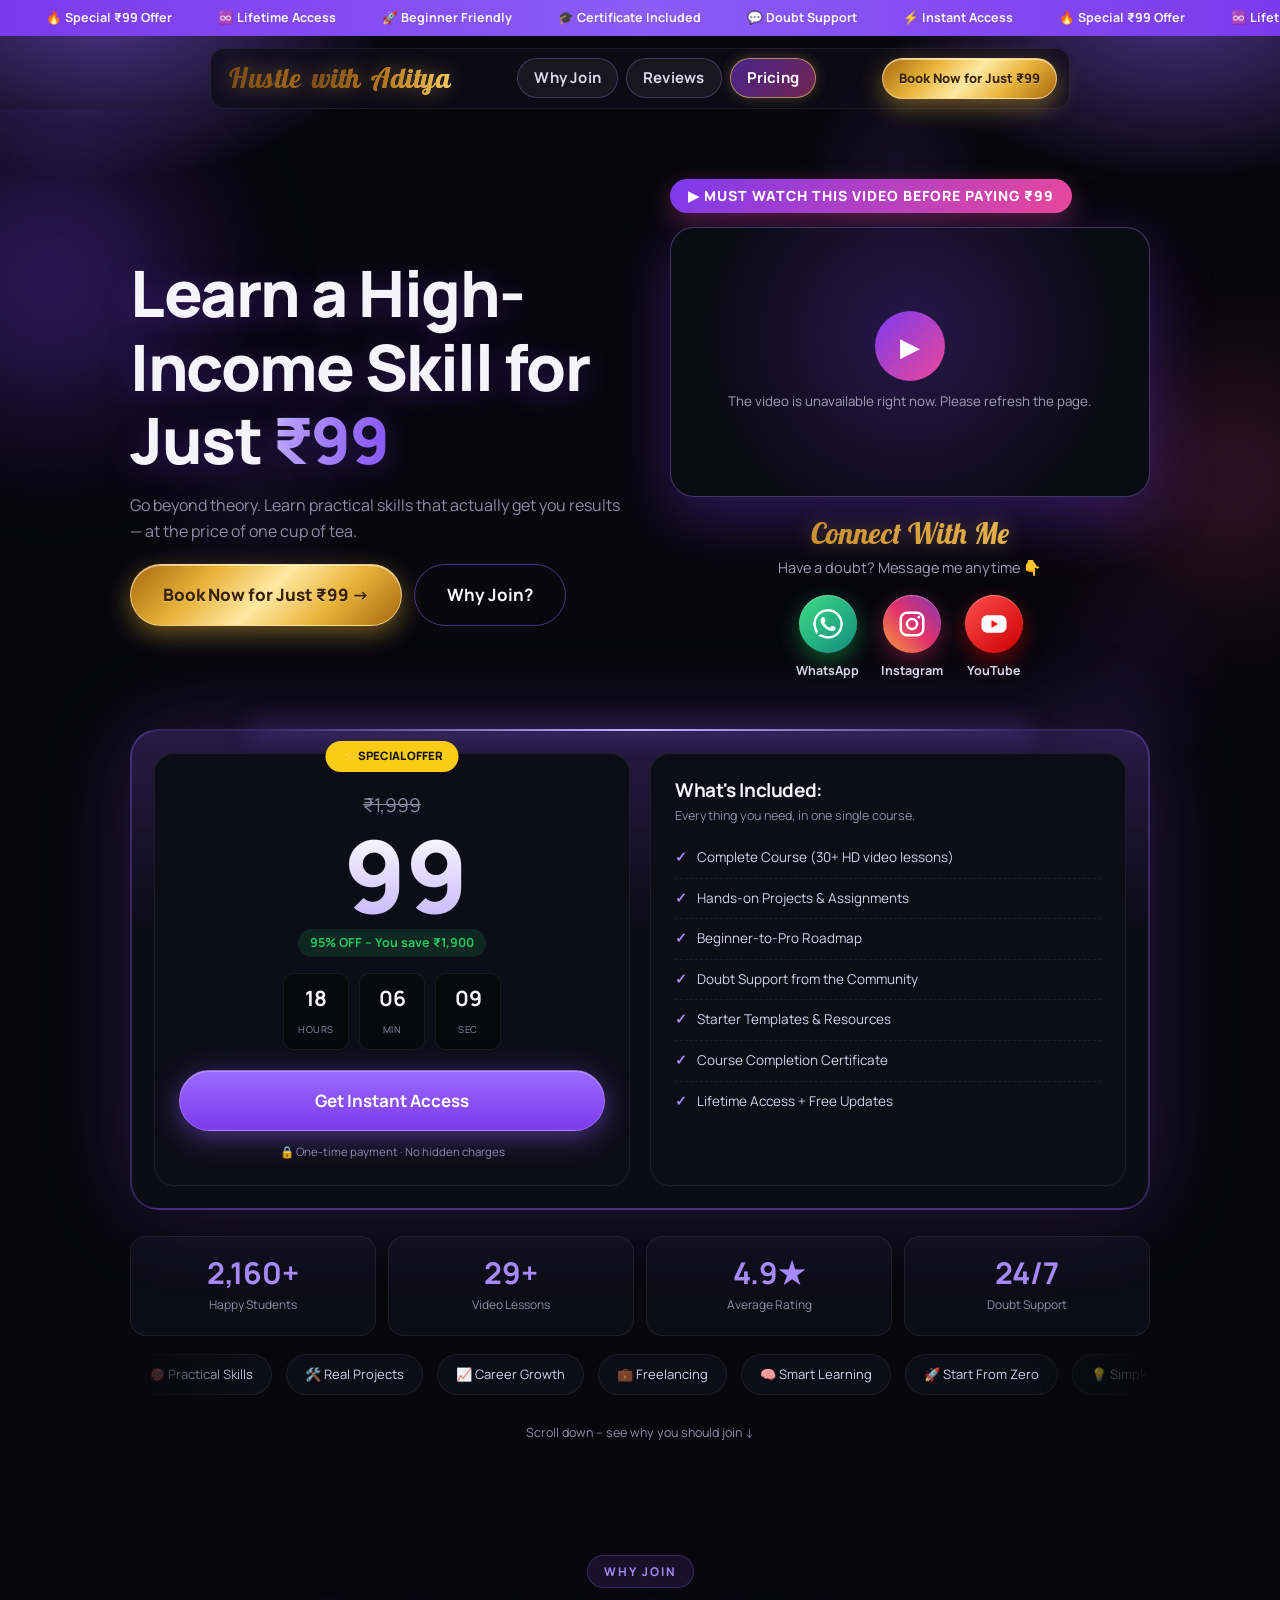
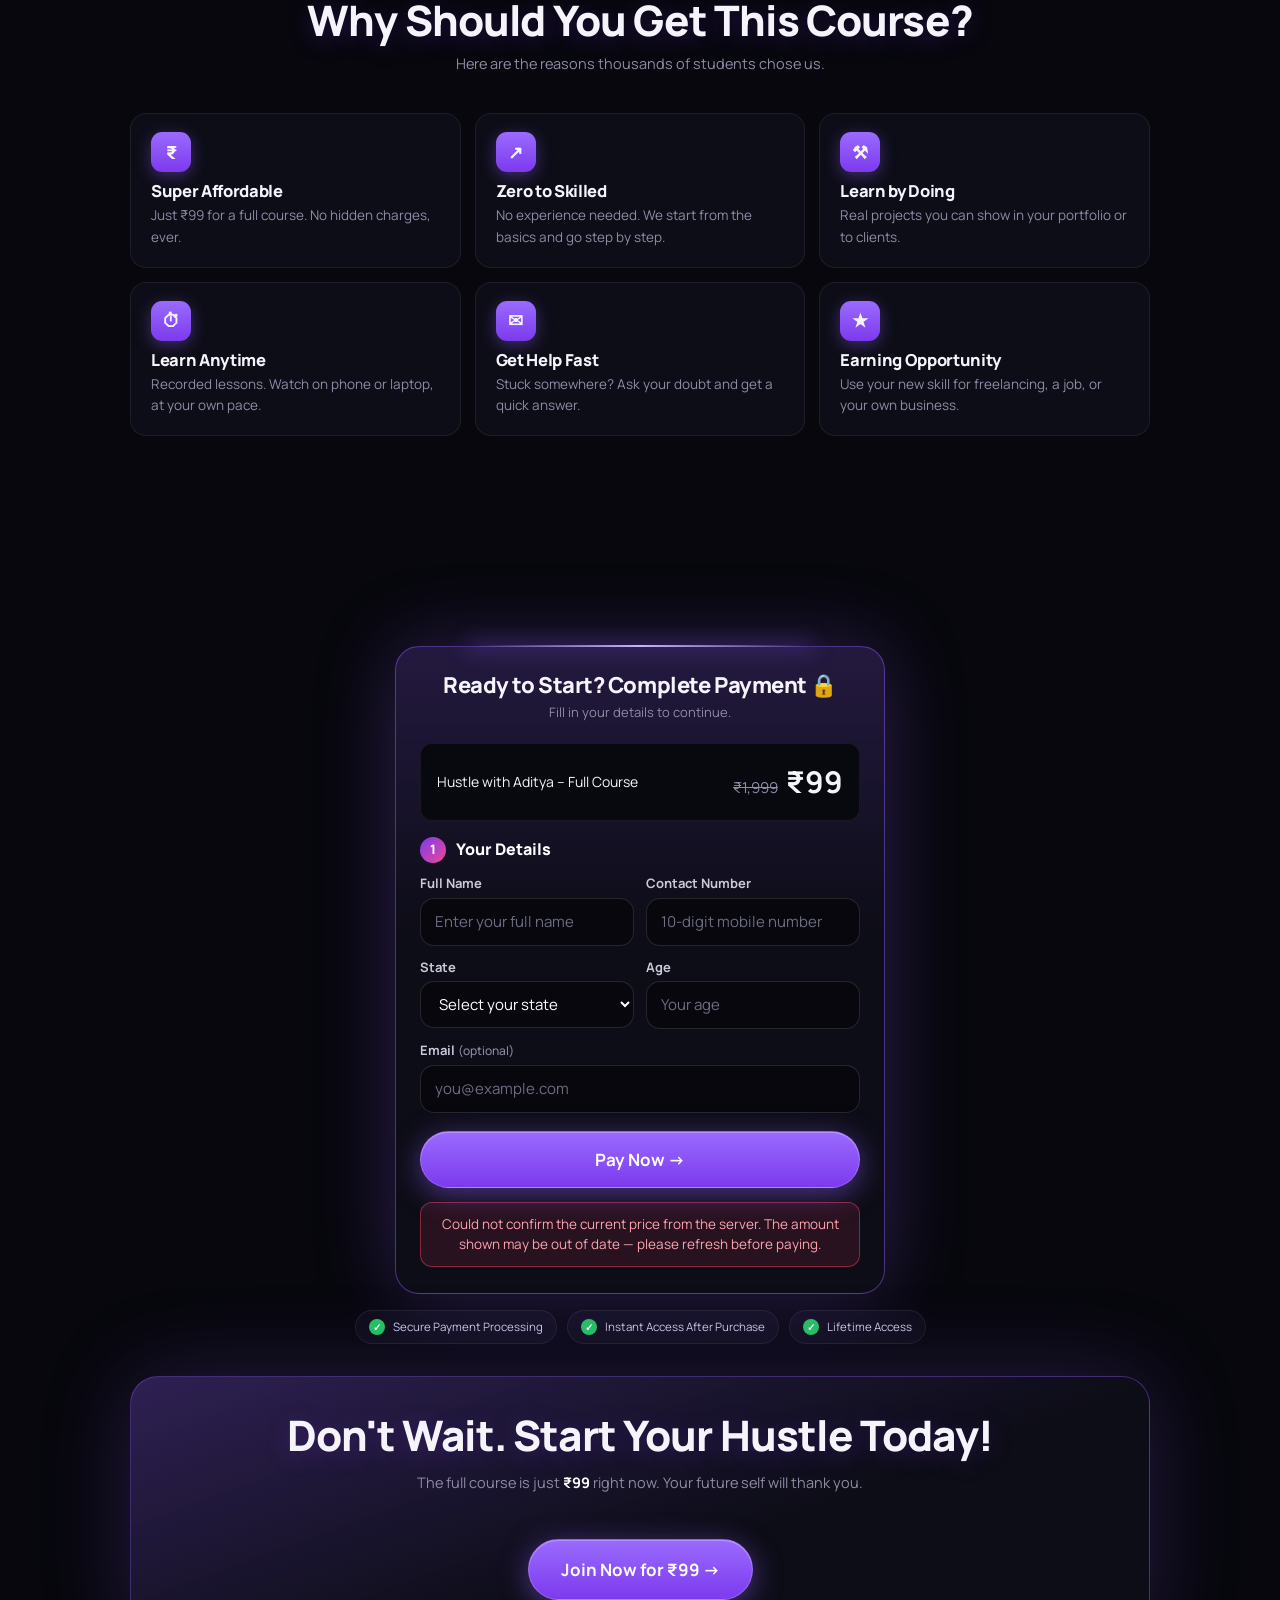
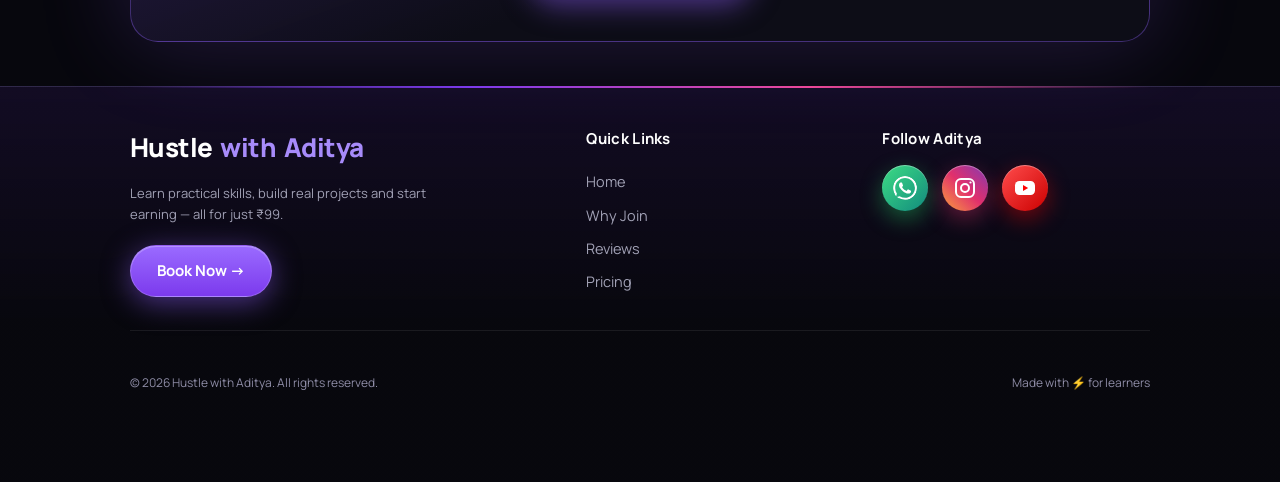
==== thank-you.html @ 0414424e "frontend first commit" ====
<!DOCTYPE html>
<html lang="en">
<head>
<meta charset="UTF-8">
<meta name="viewport" content="width=device-width, initial-scale=1">
<meta name="robots" content="noindex, nofollow">
<title>Thank You – Hustle with Aditya</title>
<link href="https://fonts.googleapis.com/css2?family=Manrope:wght@400;500;600;700;800&display=swap" rel="stylesheet">
<link href="https://fonts.googleapis.com/css2?family=Lobster&display=swap" rel="stylesheet">
<link rel="icon" href="data:image/svg+xml,%3Csvg xmlns=%27http://www.w3.org/2000/svg%27 viewBox=%270 0 100 100%27%3E%3Ctext y=%27.9em%27 font-size=%2790%27%3E⚡%3C/text%3E%3C/svg%3E">
<link rel="stylesheet" href="css/main.css">
<link rel="stylesheet" href="css/custom.css">
</head>
<body class="ty-body">

<header id="header">
  <div class="nav">
    <a href="index.html" class="logo">Hustle <span>with Aditya</span></a>
  </div>
</header>

<main class="ty-main">
  <div class="blob a"></div><div class="blob b"></div>
  <div class="wrap">
    <div class="final ty-card" id="tyCard" hidden>
      <div class="ty-check" aria-hidden="true">
        <svg viewBox="0 0 24 24" fill="none" stroke="#fff" stroke-width="3" stroke-linecap="round" stroke-linejoin="round"><path d="M5 12.5l4.5 4.5L19 7.5"/></svg>
      </div>
      <h1 class="ty-title">Thank You!</h1>
      <p class="ty-sub">Your payment was received successfully.</p>
      <p class="ty-big">Our team will connect you within <b>24 hrs</b></p>

      <div class="ty-ss">
        <p>Please send your <b>payment screenshot</b> on WhatsApp so we can confirm faster.</p>
        <a class="soc wa ty-wa" id="tyWa" href="https://wa.me/917052866594?text=Hi%20Aditya%2C%20I%20have%20completed%20my%20payment.%20Sending%20the%20screenshot." target="_blank" rel="noopener noreferrer" aria-label="Send screenshot on WhatsApp">
          <svg viewBox="0 0 24 24" aria-hidden="true"><path fill="#fff" d="M17.472 14.382c-.297-.149-1.758-.867-2.03-.967-.273-.099-.471-.148-.67.15-.197.297-.767.966-.94 1.164-.173.199-.347.223-.644.075-.297-.15-1.255-.463-2.39-1.475-.883-.788-1.48-1.761-1.653-2.059-.173-.297-.018-.458.13-.606.134-.133.298-.347.446-.52.149-.174.198-.298.298-.497.099-.198.05-.371-.025-.52-.075-.149-.669-1.612-.916-2.207-.242-.579-.487-.5-.669-.51-.173-.008-.371-.01-.57-.01-.198 0-.52.074-.792.372-.272.297-1.04 1.016-1.04 2.479 0 1.462 1.065 2.875 1.213 3.074.149.198 2.096 3.2 5.077 4.487.709.306 1.262.489 1.694.625.712.227 1.36.195 1.871.118.571-.085 1.758-.719 2.006-1.413.248-.694.248-1.289.173-1.413-.074-.124-.272-.198-.57-.347m-5.421 7.403h-.004a9.87 9.87 0 01-5.031-1.378l-.361-.214-3.741.982.998-3.648-.235-.374a9.86 9.86 0 01-1.51-5.26c.001-5.45 4.436-9.884 9.888-9.884 2.64 0 5.122 1.03 6.988 2.898a9.825 9.825 0 012.893 6.994c-.003 5.45-4.437 9.884-9.885 9.884m8.413-18.297A11.815 11.815 0 0012.05 0C5.495 0 .16 5.335.157 11.892c0 2.096.547 4.142 1.588 5.945L.057 24l6.305-1.654a11.882 11.882 0 005.683 1.448h.005c6.554 0 11.89-5.335 11.893-11.893a11.821 11.821 0 00-3.48-8.413Z"/></svg>
          <span>Send Screenshot on WhatsApp</span>
        </a>
      </div>

      <a href="index.html" class="ty-back">← Back to home</a>
    </div>
  </div>
</main>

<script src="js/config.js"></script>
<script src="js/thank-you.js"></script>
</body>
</html>
---- css/main.css ----
/* ===== MAIN STYLESHEET – imports every part (order matters, responsive last) ===== */
@import url('base/variables.css');
@import url('base/base.css');
@import url('components/components.css');
@import url('layout/navbar.css');
@import url('sections/hero.css');
@import url('sections/why.css');
@import url('sections/curriculum.css');
@import url('sections/bonus.css');
@import url('sections/instructor.css');
@import url('sections/feedback.css');
@import url('sections/reviews.css');
@import url('sections/payment.css');
@import url('sections/faq.css');
@import url('layout/footer.css');
@import url('layout/responsive.css');
---- css/custom.css ----
/* =========================================================
   custom.css  (loaded AFTER main.css so it overrides it)
   1) Capsule (pill) buttons   2) Hero video layout
   ========================================================= */

/* ---------- 1. CAPSULE BUTTONS ---------- */
.btn,
a.btn,
button.btn {
  border-radius: 999px !important;
}
.btn.ghost { border-radius: 999px !important; }

/* glow/dark box around the main CTA row also becomes capsule */
.cta-row { border-radius: 999px; }

/* ---------- 2. HERO: TEXT LEFT + VIDEO RIGHT ---------- */
.hero-split {
  display: grid;
  grid-template-columns: 1.05fr 1fr;
  gap: 48px;
  align-items: center;
  text-align: left;
  margin-bottom: 56px;
}
.hero-copy { text-align: left; }
.hero-copy h1 { text-align: left; margin-left: 0; }
.hero-copy .lead { text-align: left; margin-left: 0; margin-right: 0; }
.hero-copy .cta-row { justify-content: flex-start; }
.hero-copy .chips { justify-content: flex-start; }

.hero-video { width: 100%; }
.video-box {
  position: relative;
  width: 100%;
  aspect-ratio: 16 / 9;
  border-radius: 24px;
  overflow: hidden;
  background: #0b0b14;
  border: 1px solid rgba(167, 139, 250, .35);
  box-shadow: 0 20px 60px rgba(124, 58, 237, .35);
}
.video-box video,
.video-box iframe {
  position: absolute; inset: 0;
  width: 100%; height: 100%;
  border: 0; object-fit: cover;
  z-index: 2;
  background: #0b0b14;
}
/* placeholder shown behind the video until a video file is added */
.video-ph {
  position: absolute; inset: 0; z-index: 1;
  display: flex; flex-direction: column;
  align-items: center; justify-content: center; gap: 10px;
  color: #a1a1b5;
  background: radial-gradient(circle at 50% 40%, rgba(124,58,237,.25), transparent 70%);
}
.video-ph .play {
  width: 70px; height: 70px; border-radius: 50%;
  display: grid; place-items: center; font-size: 26px; color: #fff;
  background: linear-gradient(135deg, #7c3aed, #ec4899);
}

/* ---------- tablet / mobile: video goes below the text ---------- */
@media (max-width: 900px) {
  .hero-split { grid-template-columns: 1fr; gap: 32px; text-align: center; }
  .hero-copy,
  .hero-copy h1,
  .hero-copy .lead { text-align: center; margin-left: auto; margin-right: auto; }
  .hero-copy .cta-row,
  .hero-copy .chips { justify-content: center; }
}

/* ---------- 3. FOOTER ---------- */
footer.site-footer {
  position: relative;
  margin-top: 40px;
  padding: 56px 0 90px;           /* extra bottom space so sticky bar never covers text */
  text-align: left;
  background: linear-gradient(180deg, rgba(124,58,237,.10), rgba(8,8,14,.95) 60%);
  border-top: 1px solid rgba(167,139,250,.25);
}
footer.site-footer::before {       /* glowing gradient line on top */
  content: ""; position: absolute; top: -1px; left: 10%; right: 10%; height: 2px;
  background: linear-gradient(90deg, transparent, #7c3aed, #ec4899, transparent);
  filter: blur(.5px);
}
.sf-top {
  display: grid;
  grid-template-columns: 1.6fr 1fr 1fr;
  gap: 40px;
  padding-bottom: 36px;
  border-bottom: 1px solid rgba(255,255,255,.08);
}
.sf-brand p { color: #a1a1b5; max-width: 340px; margin: 14px 0 20px; line-height: 1.6; }
.sf-col h4 { color: #fff; font-size: 15px; margin: 0 0 14px; letter-spacing: .3px; }
.sf-col a {
  display: block; color: #a1a1b5; text-decoration: none;
  padding: 5px 0; font-size: 14.5px; transition: color .2s, transform .2s;
}
.sf-col a:hover { color: #c4b5fd; transform: translateX(4px); }
.sf-bottom {
  display: flex; justify-content: space-between; gap: 12px; flex-wrap: wrap;
  padding-top: 22px; color: #7c7c92;
}
@media (max-width: 800px) {
  .sf-top { grid-template-columns: 1fr 1fr; }
  .sf-brand { grid-column: 1 / -1; }
}
@media (max-width: 480px) {
  .sf-top { grid-template-columns: 1fr; }
  .sf-bottom { justify-content: center; text-align: center; }
}

/* ---------- 4. "MUST WATCH" LABEL ---------- */
.must-watch {
  display: inline-block;
  margin-bottom: 14px;
  padding: 8px 18px;
  border-radius: 999px;
  font-weight: 800; font-size: 14px; letter-spacing: 1px; text-transform: uppercase;
  color: #fff;
  background: linear-gradient(135deg, #7c3aed, #ec4899);
  box-shadow: 0 8px 24px rgba(236,72,153,.35);
}

/* ---------- 6. POP-UP STYLE HEADINGS (all sections) ---------- */
h1, h2, h3 { font-weight: 800; letter-spacing: -0.02em; line-height: 1.15; }
h1 { text-shadow: 0 6px 30px rgba(124,58,237,.35); }
h2 { text-shadow: 0 4px 24px rgba(124,58,237,.28); }
h1.pop, h2.pop { opacity: 0; transform: scale(.85) translateY(24px); }
h1.pop-in, h2.pop-in { animation: popUp .7s cubic-bezier(.34,1.56,.64,1) forwards; }
@keyframes popUp {
  0%   { opacity: 0; transform: scale(.85) translateY(24px); }
  70%  { opacity: 1; transform: scale(1.04) translateY(0); }
  100% { opacity: 1; transform: scale(1) translateY(0); }
}
@media (prefers-reduced-motion: reduce) {
  h1.pop, h2.pop { opacity: 1; transform: none; animation: none !important; }
}

/* ---------- 7. PAYMENT BOX: DETAILS FORM ---------- */
.pay .step-title {
  display: flex; align-items: center; gap: 10px;
  margin: 22px 0 12px; text-align: left;
  font-weight: 800; font-size: 16px; color: #fff;
}
.pay .step-title span {
  width: 26px; height: 26px; border-radius: 50%;
  display: grid; place-items: center; font-size: 13px;
  background: linear-gradient(135deg, #7c3aed, #ec4899);
}
.pay .details {
  display: grid; grid-template-columns: 1fr 1fr; gap: 14px 14px; text-align: left;
}
.pay .field { display: flex; flex-direction: column; gap: 6px; }
.pay .field label { font-size: 13px; font-weight: 700; color: #c9c9da; }
.pay .field input,
.pay .field select {
  width: 100%; padding: 13px 16px; font: inherit; font-size: 15px; color: #fff;
  background: #07070d; border: 1px solid rgba(255,255,255,.12);
  border-radius: 14px; outline: none; transition: border-color .2s, box-shadow .2s;
}
.pay .field select option { background: #0b0b14; color: #fff; }
.pay .field input::placeholder { color: #6d6d83; }
.pay .field input:focus,
.pay .field select:focus {
  border-color: #8b5cf6; box-shadow: 0 0 0 3px rgba(139,92,246,.25);
}
.pay .field .invalid { border-color: #f43f5e; }
.pay .err { min-height: 0; color: #fb7185; font-size: 12.5px; }
.pay .err:empty { display: none; }
@media (max-width: 560px) { .pay .details { grid-template-columns: 1fr; } }

/* ---------- 8. LOGO TEXT: H1-style bold + pop-in ---------- */
header .logo, footer .logo {
  font-weight: 800; letter-spacing: -0.02em; gap: 0;
}
header .logo { animation: popUp .8s cubic-bezier(.34,1.56,.64,1) both; }
@media (prefers-reduced-motion: reduce) { header .logo { animation: none; } }

/* pay box: spacing before the Pay Now button now that payment methods are gone */
.pay .details { margin-bottom: 22px; }

/* ---------- 9. NAVBAR LINKS: bigger & clearer ---------- */
header .links a {
  font-weight: 700;
  transition: color .2s, text-shadow .2s, transform .2s;
}
header .links a:not(.active) { color: #d9d9e8; }
header .links a:hover { color: #fff; text-shadow: 0 0 14px rgba(167,139,250,.9); transform: translateY(-2px); }
@media (min-width: 901px) {
  header .links { gap: 6px; }
  header .links a { font-size: 17.5px; padding: 8px 14px; }
}

/* ---------- 10. ALL BUTTONS: jump + shine ---------- */
.btn {
  position: relative;
  overflow: hidden;
  isolation: isolate;
  animation: btnJump 3.2s ease-in-out infinite;
  transition: transform .25s cubic-bezier(.34,1.56,.64,1), box-shadow .25s, filter .25s;
}
/* shine streak that sweeps across the button */
.btn::after {
  content: "";
  position: absolute; top: -20%; bottom: -20%; left: -80%;
  width: 55%;
  background: linear-gradient(105deg, transparent 0%, rgba(255,255,255,.65) 50%, transparent 100%);
  transform: skewX(-20deg);
  pointer-events: none;
  z-index: 1;
  animation: btnShine 3.2s ease-in-out infinite;
}
/* cursor NOT on button: gentle attention-grabbing jump + shine (above).
   cursor ON button: bigger lift, brighter glow, fast shine */
.btn:hover {
  animation: none;
  transform: translateY(-5px) scale(1.07);
  box-shadow: 0 14px 34px rgba(168,85,247,.6), 0 0 0 4px rgba(167,139,250,.18);
  filter: brightness(1.12);
}
.btn:hover::after { animation: btnShineFast .7s linear infinite; }
.btn:active { transform: translateY(-1px) scale(.98); }

@keyframes btnJump {
  0%, 38%, 100% { transform: translateY(0) scale(1); }
  8%  { transform: translateY(-9px) scale(1.04); }
  16% { transform: translateY(0) scale(.98); }
  24% { transform: translateY(-4px) scale(1.02); }
  32% { transform: translateY(0) scale(1); }
}
@keyframes btnShine {
  0%, 20%  { left: -80%; }
  55%, 100% { left: 140%; }
}
@keyframes btnShineFast {
  0%   { left: -80%; }
  100% { left: 140%; }
}
@media (prefers-reduced-motion: reduce) {
  .btn, .btn::after { animation: none !important; }
}

/* ---------- 11. NAVBAR LOGO TEXT: golden-brown shine ---------- */
header .logo,
header .logo span {
  background-image: linear-gradient(100deg,
    #7a4a14 0%, #b9781f 22%, #f5c85c 40%, #fff1b8 50%, #f5c85c 60%, #b9781f 78%, #7a4a14 100%);
  background-size: 250% 100%;
  -webkit-background-clip: text;
          background-clip: text;
  -webkit-text-fill-color: transparent;
  color: transparent;
}
header .logo {
  filter: drop-shadow(0 0 10px rgba(245,200,92,.35));
  animation: popUp .8s cubic-bezier(.34,1.56,.64,1) both,
             goldShine 4s linear .8s infinite;
}
header .logo span { animation: goldShine 4s linear .8s infinite; }
@keyframes goldShine {
  0%   { background-position: 130% 0; }
  100% { background-position: -130% 0; }
}
@media (prefers-reduced-motion: reduce) {
  header .logo, header .logo span { animation: none; background-position: 50% 0; }
}

/* ---------- 12. LOGO: space between "Hustle" and "with Aditya" ---------- */
header .logo, footer .logo { gap: .3em; }

/* ---------- 13. LOGO: normal text flow so the space is always shown ---------- */
header .logo, footer .logo {
  display: inline-block;
  gap: 0;
  white-space: nowrap;
  word-spacing: .12em;
}
header .logo span, footer .logo span { display: inline; }

/* =========================================================
   14. MOBILE-FIRST POLISH (phones & small tablets)
   ========================================================= */
html { -webkit-text-size-adjust: 100%; }
body { overflow-x: hidden; -webkit-tap-highlight-color: transparent; }
img, video, iframe, svg { max-width: 100%; }
.hero { overflow: hidden; }
.sticky { padding-bottom: calc(10px + env(safe-area-inset-bottom, 0px)); }

/* touch devices: no "stuck" hover effects, keep the idle jump + shine */
@media (hover: none) {
  .btn:hover { animation: btnJump 3.2s ease-in-out infinite; transform: none; filter: none; }
  .btn:hover::after { animation: btnShine 3.2s ease-in-out infinite; }
  header .links a:hover { transform: none; text-shadow: none; }
  .sf-col a:hover { transform: none; }
}

/* ---------- tablet ( <= 900px ) ---------- */
@media (max-width: 900px) {
  .fgrid { grid-template-columns: 1fr !important; }
  .grid3, .tgrid { grid-template-columns: repeat(2, 1fr) !important; }
  .hero-video { text-align: center; }
  .must-watch { margin-bottom: 12px; }
  header .links a { font-size: 17px; }
}

/* ---------- phone ( <= 768px ) ---------- */
@media (max-width: 768px) {
  .wrap { padding-left: 18px !important; padding-right: 18px !important; }
  .section { padding-top: 54px; padding-bottom: 20px; }

  /* typography */
  h1 { font-size: clamp(30px, 8.4vw, 42px) !important; line-height: 1.12; }
  h2 { font-size: clamp(25px, 6.8vw, 34px) !important; line-height: 1.18; }
  .lead { font-size: 16px; line-height: 1.6; }
  .sub { font-size: 15px; }

  /* top ticker + navbar */
  .ticker { font-size: 12.5px; }
  header .logo { font-size: 18px; }
  header .nav > .btn { padding: 10px 18px; font-size: 14px; }

  /* hero */
  .hero { padding-top: 22px; }
  .hero-split { gap: 26px; margin-bottom: 36px; }
  .hero-copy .cta-row {
    flex-direction: column; align-items: stretch; gap: 12px;
    width: 100%;
  }
  .hero-copy .cta-row .btn {
    width: 100%; justify-content: center; text-align: center;
    padding-top: 16px; padding-bottom: 16px; font-size: 16px;
  }
  .video-box { border-radius: 18px; }

  /* offer box */
  .pricebox .price { font-size: 64px; }
  .timer { gap: 10px; }
  .timer > div { min-width: 0; flex: 1; }

  /* stats / scrolling strips */
  .stats { grid-template-columns: repeat(2, 1fr) !important; gap: 12px; }
  .scroll { display: none; }

  /* payment box */
  .pay { padding: 24px 16px !important; border-radius: 22px; }
  .pay .sum { flex-wrap: wrap; gap: 8px; }
  .pay .field input, .pay .field select { font-size: 16px; padding: 14px 16px; } /* 16px stops iPhone auto-zoom */
  .pay .details { margin-bottom: 18px; }
  #payBtn { padding-top: 17px; padding-bottom: 17px; font-size: 17px; }

  .badges { flex-direction: column; align-items: stretch; gap: 10px; }
  .badges span { text-align: center; }
  .rating-bar { flex-wrap: wrap; justify-content: center; gap: 6px 12px; text-align: center; }

  /* final call-to-action */
  .final { padding: 34px 18px !important; border-radius: 24px; }
  .final .btn { width: 100%; justify-content: center; }
}

/* ---------- small phone ( <= 600px ) ---------- */
@media (max-width: 600px) {
  .grid3, .tgrid { grid-template-columns: 1fr !important; }
  .btn.lg { font-size: 16px; }
}

/* ---------- very small phone ( <= 380px ) ---------- */
@media (max-width: 380px) {
  h1 { font-size: 28px !important; }
  header .logo { font-size: 16px; }
  header .nav > .btn { display: none; }   /* sticky "Book Now" bar already covers this */
  .pricebox .price { font-size: 54px; }
  .stats { gap: 10px; }
}

/* ---------- 15. EMAIL FIELD (optional) ---------- */
.pay .field-wide { grid-column: 1 / -1; }
.pay .field .opt { font-weight: 500; color: #8a8aa0; font-size: 12px; }

/* ---------- 16. FOOTER ON PHONE: centered + shining ---------- */
@media (max-width: 768px) {
  footer.site-footer {
    text-align: center;
    padding: 46px 0 100px;
    overflow: hidden;
    background:
      radial-gradient(120% 60% at 50% 0%, rgba(168,85,247,.28), transparent 70%),
      linear-gradient(180deg, rgba(124,58,237,.12), rgba(8,8,14,.98) 65%);
  }
  /* animated light sweeping across the whole footer */
  footer.site-footer::after {
    content: ""; position: absolute; top: 0; bottom: 0; left: -60%;
    width: 45%; pointer-events: none;
    background: linear-gradient(105deg, transparent, rgba(255,255,255,.07) 50%, transparent);
    transform: skewX(-18deg);
    animation: footSweep 5s ease-in-out infinite;
  }
  /* glowing top line, now animated */
  footer.site-footer::before {
    height: 3px; left: 0; right: 0;
    background: linear-gradient(90deg, transparent, #7c3aed, #ec4899, #f5c85c, #ec4899, #7c3aed, transparent);
    background-size: 200% 100%;
    box-shadow: 0 0 18px rgba(236,72,153,.7);
    animation: footLine 4s linear infinite;
  }
  /* brand name: same golden shine as the navbar logo */
  footer.site-footer .logo {
    font-size: 22px;
    background-image: linear-gradient(100deg, #7a4a14 0%, #b9781f 22%, #f5c85c 40%, #fff1b8 50%, #f5c85c 60%, #b9781f 78%, #7a4a14 100%);
    background-size: 250% 100%;
    -webkit-background-clip: text; background-clip: text;
    -webkit-text-fill-color: transparent; color: transparent;
    animation: goldShine 4s linear infinite;
  }
  footer.site-footer .logo span {
    background-image: inherit; background-size: inherit;
    -webkit-background-clip: text; background-clip: text;
    -webkit-text-fill-color: transparent; color: transparent;
  }
  .sf-brand p { margin-left: auto; margin-right: auto; }
  .sf-brand .btn { margin: 0 auto; }
  .sf-col a { display: inline-block; padding: 7px 12px; }
  .sf-col a:hover { color: #f5c85c; }
  .sf-col h4 { color: #f5c85c; text-shadow: 0 0 14px rgba(245,200,92,.45); }
  .sf-bottom { justify-content: center; text-align: center; }
}
@keyframes footSweep { 0%, 15% { left: -60%; } 70%, 100% { left: 130%; } }
@keyframes footLine  { 0% { background-position: 0% 0; } 100% { background-position: 200% 0; } }
@media (prefers-reduced-motion: reduce) {
  footer.site-footer::before, footer.site-footer::after, footer.site-footer .logo { animation: none !important; }
}

/* =========================================================
   17. COMPACT LAYOUT  (tighter spacing in every section)
   ========================================================= */
/* section spacing */
#why { padding-top: 52px !important; }
#reviews { padding-top: 24px !important; }
.section { padding-bottom: 22px !important; }
.section .label { margin-bottom: 8px; }
.section h2 { margin-top: 0; margin-bottom: 8px; }
.section .sub { margin-top: 0; margin-bottom: 22px; }

/* hero */
.hero-split { gap: 36px; margin-bottom: 30px; }
.hero-copy .lead { margin-top: 12px; margin-bottom: 20px; }
.stats { margin-top: 26px; margin-bottom: 18px; gap: 12px; }
.skills { margin-top: 14px; margin-bottom: 8px; }

/* cards & grids */
.grid3, .tgrid { gap: 14px; }
.card.feat { padding: 18px 20px; }
.card.feat .ic { margin-bottom: 10px; }
.card.feat h3 { margin-bottom: 4px; }
.card.t { padding: 18px 20px; }
.rating-bar { margin-top: 18px; margin-bottom: 20px; }

/* payment box */
.pay { padding: 26px 24px !important; }
.pay .s { margin-bottom: 14px; }
.pay .sum { margin-bottom: 4px; padding-top: 14px; padding-bottom: 14px; }
.pay .step-title { margin: 16px 0 10px; }
.pay .details { gap: 11px 12px; margin-bottom: 18px; }
.pay .field { gap: 4px; }
.pay .field input, .pay .field select { padding: 11px 14px; }
.badges { margin-top: 16px; gap: 10px; }

/* final call-to-action + footer */
.final { padding: 34px 24px !important; }
.final .sub { margin-bottom: 18px; }
footer.site-footer { margin-top: 24px; padding-top: 40px; }
.sf-top { gap: 28px; padding-bottom: 26px; }
.sf-bottom { padding-top: 16px; }

/* phones: even tighter */
@media (max-width: 768px) {
  #why { padding-top: 38px !important; }
  #reviews { padding-top: 18px !important; }
  .section { padding-bottom: 12px !important; }
  .section .sub { margin-bottom: 16px; }
  .hero-split { gap: 20px; margin-bottom: 22px; }
  .hero-copy .lead { margin-bottom: 16px; }
  .stats { margin-top: 20px; gap: 10px; }
  .grid3, .tgrid { gap: 10px; }
  .card.feat, .card.t { padding: 15px 16px; }
  .pay { padding: 20px 14px !important; }
  .pay .details { gap: 10px; margin-bottom: 14px; }
  .final { padding: 26px 16px !important; }
  footer.site-footer { margin-top: 16px; padding-top: 34px; }
  .sf-top { gap: 22px; padding-bottom: 20px; }
}

/* longer "Must Watch" label: allow it to wrap neatly on small screens */
.must-watch { max-width: 100%; line-height: 1.3; text-align: center; }
@media (max-width: 480px) { .must-watch { font-size: 12.5px; padding: 8px 14px; } }

/* =========================================================
   18. NAVBAR LINKS: smaller + attractive capsule chips
   ========================================================= */
header .links { gap: 8px; }
header .links a {
  font-size: 15px !important;
  font-weight: 700;
  letter-spacing: .2px;
  padding: 7px 16px !important;
  border-radius: 999px;
  white-space: nowrap;
  color: #e6e0ff;
  background: rgba(255,255,255,.05);
  border: 1px solid rgba(167,139,250,.28);
  transition: background .25s, color .25s, box-shadow .25s, transform .25s, border-color .25s;
}
header .links a:hover,
header .links a:focus-visible {
  color: #fff;
  background: linear-gradient(135deg, #7c3aed, #ec4899);
  border-color: transparent;
  box-shadow: 0 6px 18px rgba(168,85,247,.55);
  transform: translateY(-2px);
  text-shadow: none;
}
header .links a.active {
  color: #fff;
  background: linear-gradient(135deg, rgba(124,58,237,.55), rgba(236,72,153,.45));
  border-color: rgba(245,200,92,.6);
  box-shadow: 0 0 14px rgba(245,200,92,.25);
}

/* =========================================================
   19. GOLDEN BUTTONS (navbar "Book Now" + hero "Book Now")
   ========================================================= */
.btn.btn-gold {
  color: #3a2208 !important;
  font-weight: 800;
  background: linear-gradient(135deg, #a8680f 0%, #e9b43c 28%, #ffe9a3 50%, #e9b43c 72%, #a8680f 100%) !important;
  border: 1px solid rgba(255,236,170,.65) !important;
  text-shadow: 0 1px 0 rgba(255,255,255,.35);
  box-shadow: 0 8px 24px rgba(233,180,60,.45), inset 0 1px 0 rgba(255,255,255,.55);
}
.btn.btn-gold:hover {
  color: #2a1704 !important;
  box-shadow: 0 14px 34px rgba(245,200,92,.7), 0 0 0 4px rgba(245,200,92,.22), inset 0 1px 0 rgba(255,255,255,.6);
  filter: brightness(1.08);
}
.btn.btn-gold::after {            /* stronger white shine on gold */
  background: linear-gradient(105deg, transparent 0%, rgba(255,255,255,.85) 50%, transparent 100%);
}

/* navbar button: long text only where there is room */
header .nav > .btn.btn-gold { white-space: nowrap; }
@media (max-width: 1000px) { header .nav > .btn .long { display: none; } }

/* =========================================================
   20. NAVBAR LOGO: Lobster font
   ========================================================= */
header .logo,
header .logo span {
  font-family: 'Lobster', 'Brush Script MT', cursive !important;
  font-weight: 400 !important;      /* Lobster has a single (already bold) weight */
  letter-spacing: .5px !important;
}
header .logo { font-size: 28px; line-height: 1.1; word-spacing: .15em; }
@media (max-width: 768px) { header .logo { font-size: 23px; } }
@media (max-width: 380px) { header .logo { font-size: 20px; } }

/* =========================================================
   21. "CONNECT WITH ME" (under the video) - animated icons
   ========================================================= */
.connect { margin-top: 20px; text-align: center; }
.connect-title {
  font-family: 'Lobster', cursive;
  font-size: 30px; line-height: 1.1;
  background: linear-gradient(100deg, #b9781f, #f5c85c 40%, #fff1b8 50%, #f5c85c 60%, #b9781f);
  background-size: 250% 100%;
  -webkit-background-clip: text; background-clip: text;
  -webkit-text-fill-color: transparent; color: transparent;
  animation: goldShine 4s linear infinite;
  filter: drop-shadow(0 0 10px rgba(245,200,92,.3));
}
.connect-sub { margin: 6px 0 16px; color: #a1a1b5; font-size: 14.5px; }
.connect-icons { display: flex; justify-content: center; gap: 22px; flex-wrap: wrap; }

.soc {
  display: flex; flex-direction: column; align-items: center; gap: 8px;
  text-decoration: none; color: #d9d9e8; font-size: 12.5px; font-weight: 700;
  animation: socJump 2.4s ease-in-out infinite;
  transition: color .2s;
}
.soc:nth-child(2) { animation-delay: .25s; }
.soc:nth-child(3) { animation-delay: .5s; }
.soc svg {
  width: 58px; height: 58px; padding: 14px; border-radius: 50%;
  box-shadow: 0 8px 22px rgba(0,0,0,.45), inset 0 1px 0 rgba(255,255,255,.35);
  transition: transform .25s cubic-bezier(.34,1.56,.64,1), box-shadow .25s;
}
.soc.wa svg { background: linear-gradient(135deg, #3ddc84, #128c7e); box-shadow: 0 8px 22px rgba(37,211,102,.4), inset 0 1px 0 rgba(255,255,255,.35); }
.soc.ig svg { background: linear-gradient(45deg, #f9a03c, #e1306c 50%, #833ab4); box-shadow: 0 8px 22px rgba(225,48,108,.4), inset 0 1px 0 rgba(255,255,255,.35); }
.soc.yt svg { background: linear-gradient(135deg, #ff4d4d, #cc0000); box-shadow: 0 8px 22px rgba(255,0,0,.4), inset 0 1px 0 rgba(255,255,255,.35); }
.soc:hover { color: #fff; animation: socJumpFast .55s ease-in-out infinite; }
.soc:hover svg { transform: scale(1.14); }
.soc.wa:hover svg { box-shadow: 0 12px 30px rgba(37,211,102,.75); }
.soc.ig:hover svg { box-shadow: 0 12px 30px rgba(225,48,108,.75); }
.soc.yt:hover svg { box-shadow: 0 12px 30px rgba(255,0,0,.75); }

@keyframes socJump {
  0%, 45%, 100% { transform: translateY(0); }
  12% { transform: translateY(-12px); }
  24% { transform: translateY(0); }
  34% { transform: translateY(-5px); }
}
@keyframes socJumpFast {
  0%, 100% { transform: translateY(0); }
  50% { transform: translateY(-10px); }
}
@media (hover: none) { .soc:hover { animation: socJump 2.4s ease-in-out infinite; } }
@media (prefers-reduced-motion: reduce) { .soc, .soc:hover, .connect-title { animation: none !important; } }
@media (max-width: 480px) { .connect-icons { gap: 16px; } .soc svg { width: 54px; height: 54px; padding: 13px; } }

/* =========================================================
   22. FOOTER "FOLLOW ADITYA": animated icons
   ========================================================= */
.sf-social { display: flex; gap: 14px; flex-wrap: wrap; margin-top: 4px; }
.sf-col .sf-social .soc {
  display: flex; padding: 0; margin: 0;
  transform: none;                       /* cancel the footer-link slide effect */
}
.sf-col .sf-social .soc:hover { transform: none; color: #fff; }
.sf-social .soc svg { width: 46px; height: 46px; padding: 11px; }
@media (max-width: 768px) {
  .sf-social { justify-content: center; }
  .sf-col .sf-social .soc { display: flex; padding: 0; }
}

/* make icon sizes exact regardless of the base reset */
.soc svg { box-sizing: border-box; }

/* ---------- 4. LIVE-DATA ADDITIONS (hero video, video testimonials, payment status) ---------- */
[data-offer][hidden] { display: none !important; }

.hp { position: absolute; left: -9999px; width: 1px; height: 1px; overflow: hidden; }

.video-box .vid-thumb { position: absolute; inset: 0; width: 100%; height: 100%; object-fit: cover; z-index: 1; }
.video-box .video-ph.vid-play,
.vt-media .video-ph.vid-play { border: 0; cursor: pointer; width: 100%; background: transparent; z-index: 2; }
.vt-media .video-ph.vid-play:hover .play,
.video-box .video-ph.vid-play:hover .play { transform: scale(1.08); }
.video-ph .play { transition: transform .2s; }

.vt { display: flex; flex-direction: column; gap: 10px; }
.vt-media { position: relative; width: 100%; aspect-ratio: 16 / 9; border-radius: 14px; overflow: hidden; background: #0b0b14; }
.vt-media iframe { position: absolute; inset: 0; width: 100%; height: 100%; border: 0; }
.vt-media .video-ph { position: absolute; inset: 0; }
.vt-media .vid-thumb { position: absolute; inset: 0; width: 100%; height: 100%; object-fit: cover; }
.vt-title { font-size: 16px; margin: 4px 0 0; }
.vt-desc { font-size: 14px; color: #d3d1ea; margin: 0; }

.pay-status { margin-top: 14px; padding: 11px 14px; border-radius: 12px; font-size: 13.5px; line-height: 1.5; text-align: center;
  background: rgba(139,92,246,.14); border: 1px solid rgba(139,92,246,.4); color: #e4e0ff; }
.pay-status[data-type="success"] { background: rgba(34,197,94,.14); border-color: rgba(34,197,94,.5); color: #86efac; }
.pay-status[data-type="error"] { background: rgba(244,63,94,.12); border-color: rgba(244,63,94,.5); color: #fda4af; }
.pay-status[hidden] { display: none; }

/* ---------- 5. THANK-YOU PAGE ---------- */
.ty-main { position: relative; min-height: calc(100vh - 80px); padding: 60px 0 80px; overflow: hidden; }
.ty-card { max-width: 620px; margin: 0 auto; }
.ty-card[hidden] { display: none; }
.ty-check { width: 84px; height: 84px; margin: 0 auto 18px; border-radius: 50%; display: grid; place-items: center;
  background: linear-gradient(135deg, #3ddc84, #128c7e); box-shadow: 0 10px 34px rgba(37,211,102,.45); }
.ty-check svg { width: 44px; height: 44px; }
.ty-title { font-size: clamp(30px, 6vw, 44px); margin: 0 0 6px; }
.ty-sub { color: #a1a1b5; margin: 0 0 22px; }
.ty-big { font-size: clamp(19px, 4vw, 26px); font-weight: 800; margin: 0 0 28px; line-height: 1.4; }
.ty-big b { color: #f5c85c; }
.ty-ss { border-top: 1px solid rgba(255,255,255,.1); padding-top: 24px; }
.ty-ss p { color: #d3d1ea; margin: 0 0 18px; font-size: 15px; }
.ty-wa { margin: 0 auto; animation: none; }
.ty-wa svg { width: 72px; height: 72px; padding: 18px; }
.ty-wa span { font-size: 14px; }
.ty-back { display: inline-block; margin-top: 26px; color: #a1a1b5; text-decoration: none; font-size: 14px; }
.ty-back:hover { color: #c4b5fd; }

/* ---------- VIDEO TESTIMONIALS: row of portrait (9:16) video cards ---------- */
#tGrid { display: flex !important; flex-wrap: wrap; justify-content: center; gap: 18px !important; }
#tGrid .vt-reel { flex: 0 0 calc((100% - 5 * 18px) / 6); max-width: calc((100% - 5 * 18px) / 6); padding: 0; gap: 0; background: none; border: 0; box-shadow: none; }
#tGrid .vt-reel .vt-media { aspect-ratio: 9 / 16; border-radius: 22px; box-shadow: 0 14px 34px rgba(0, 0, 0, .45); }
@media (max-width: 1024px) {
  #tGrid .vt-reel { flex-basis: calc((100% - 2 * 18px) / 3); max-width: calc((100% - 2 * 18px) / 3); }
}
@media (max-width: 600px) {
  #tGrid { gap: 12px !important; }
  #tGrid .vt-reel { flex-basis: calc((100% - 12px) / 2); max-width: calc((100% - 12px) / 2); }
}

/* ---------- SOCIAL PROOF: big standalone testimonial section ---------- */
.social-proof { padding: 90px 0 80px !important; }
.social-proof .sp-title { text-transform: uppercase; font-weight: 800; line-height: 1.12; letter-spacing: -.5px; font-size: clamp(26px, 5vw, 46px); }
.social-proof .sub { margin: 14px auto 0 !important; }
.social-proof #tGrid { margin-top: 44px; }
@media (max-width: 600px) { .social-proof { padding: 60px 0 50px !important; } .social-proof #tGrid { margin-top: 30px; } }
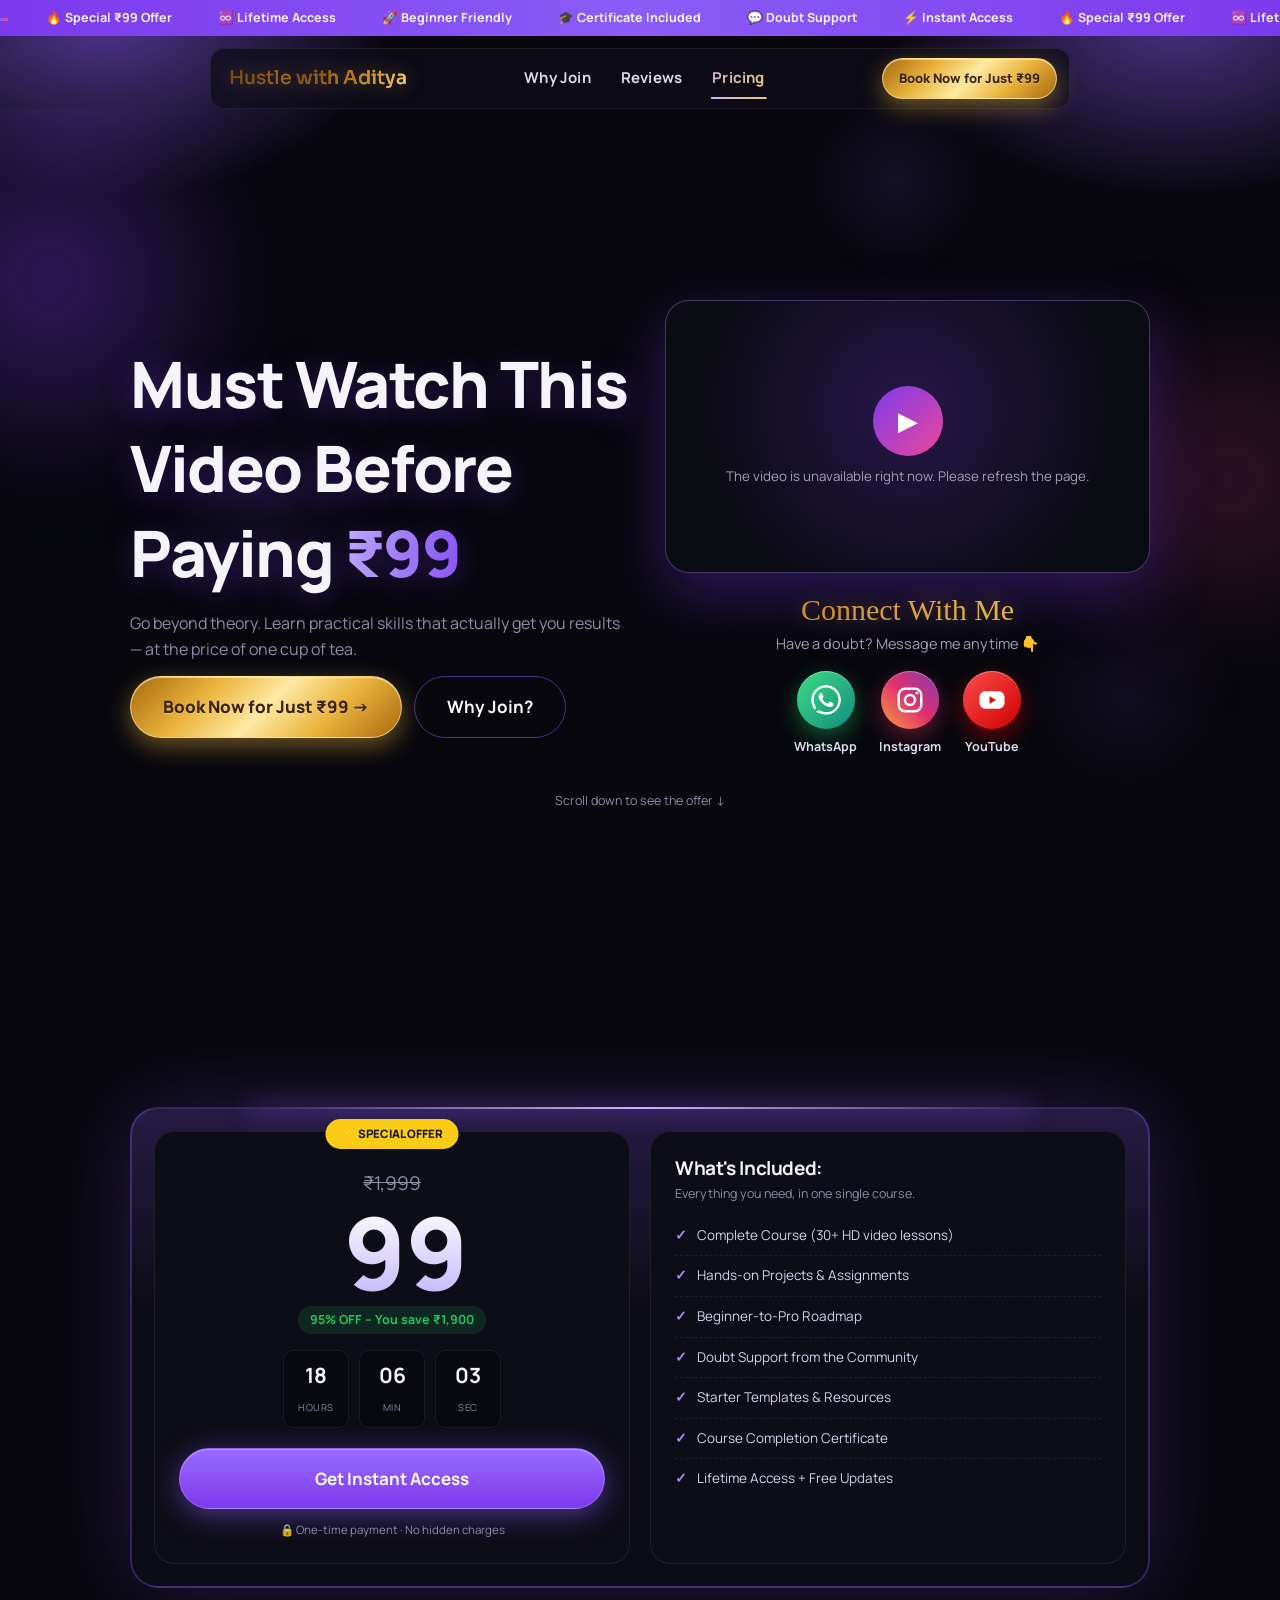
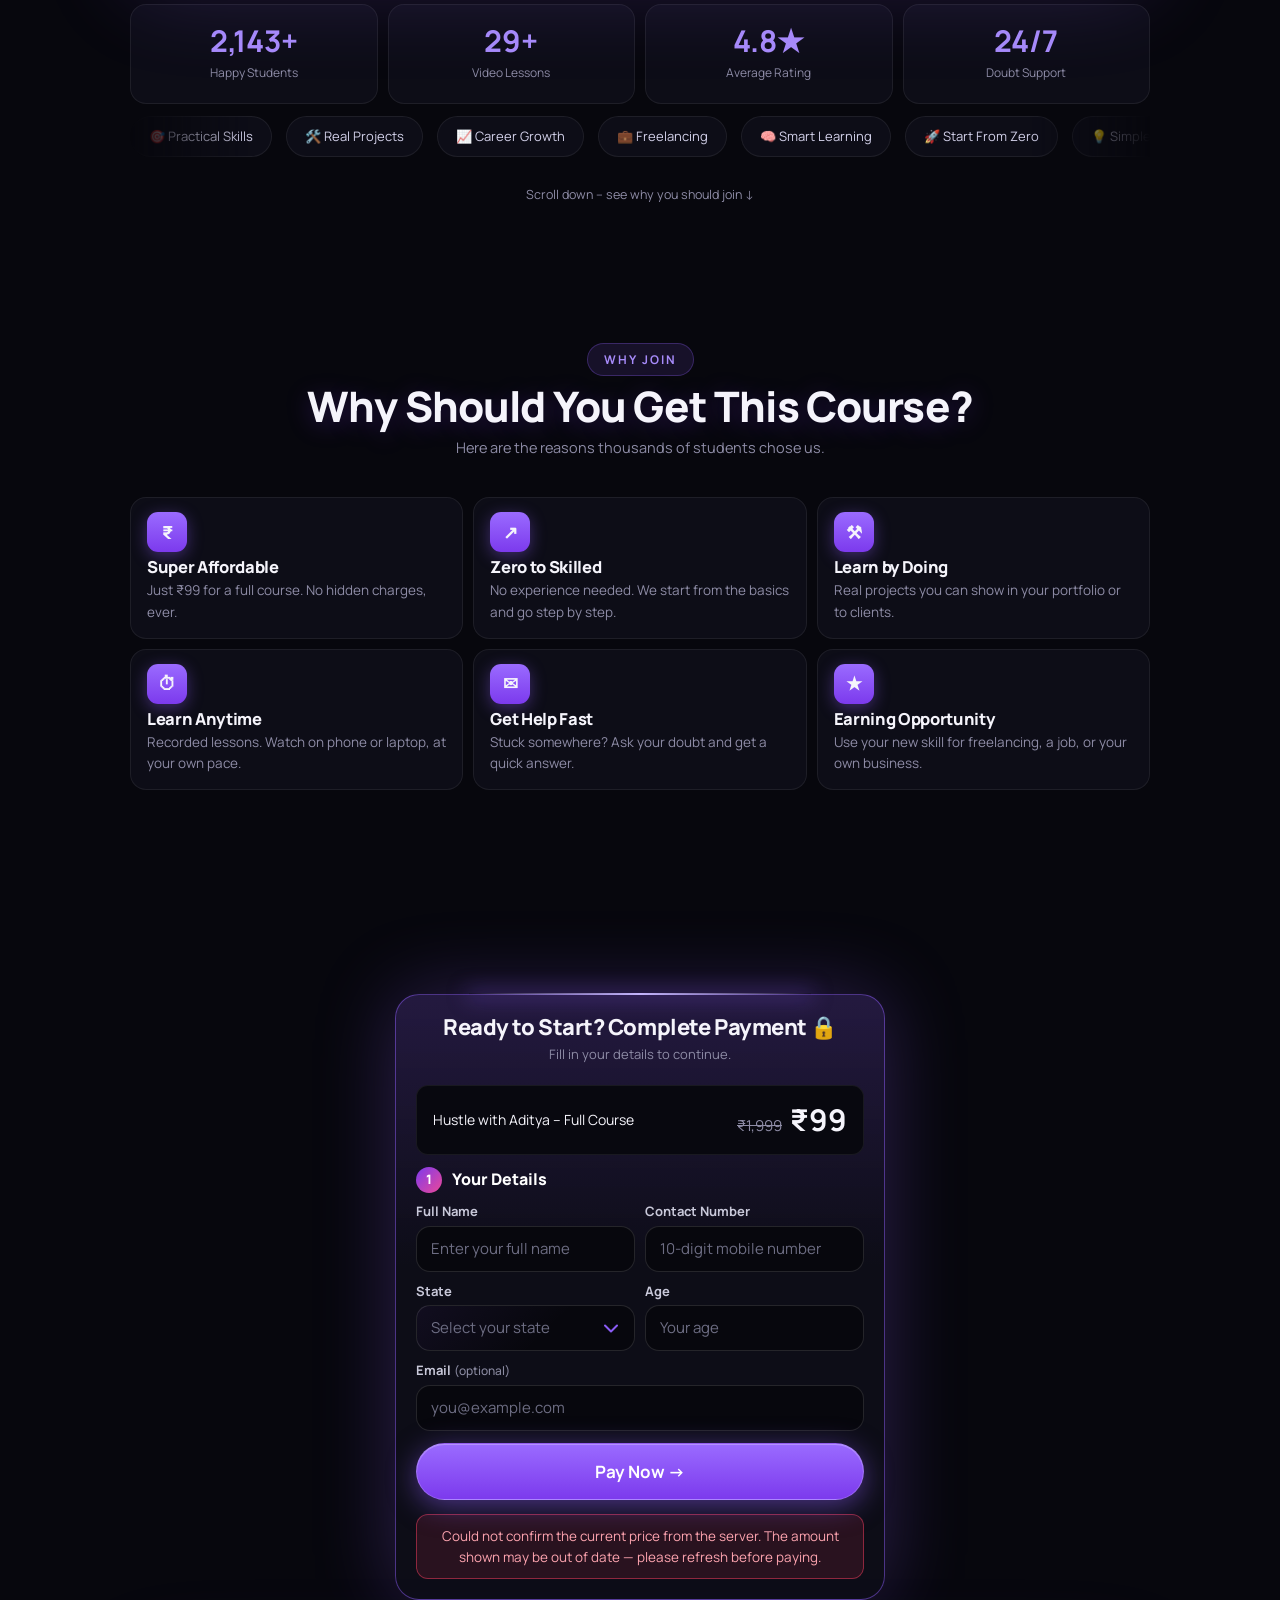
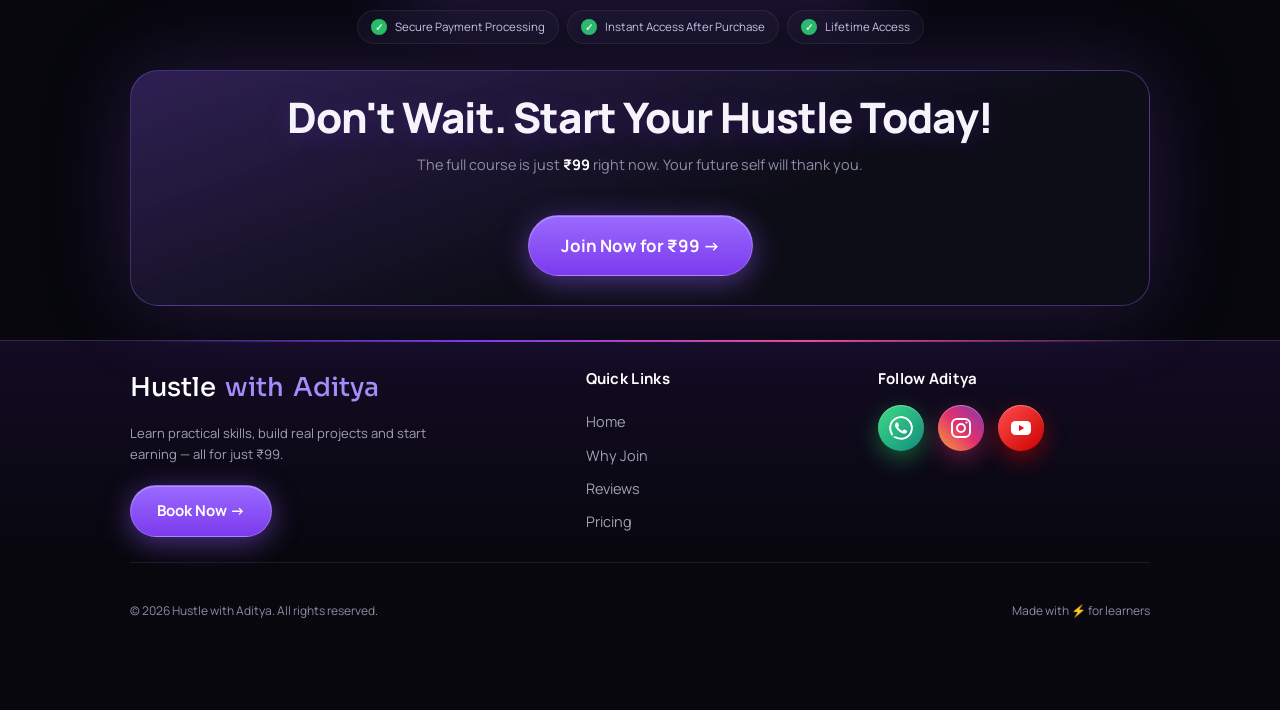
==== commit adef781c: "fix backend url typo" ====
--- a/thank-you.html
+++ b/thank-you.html
@@ -6,7 +6,7 @@
 <meta name="robots" content="noindex, nofollow">
 <title>Thank You – Hustle with Aditya</title>
 <link href="https://fonts.googleapis.com/css2?family=Manrope:wght@400;500;600;700;800&display=swap" rel="stylesheet">
-<link href="https://fonts.googleapis.com/css2?family=Lobster&display=swap" rel="stylesheet">
+<link href="https://fonts.googleapis.com/css2?family=Sora:wght@400;500;600&display=swap" rel="stylesheet">
 <link rel="icon" href="data:image/svg+xml,%3Csvg xmlns=%27http://www.w3.org/2000/svg%27 viewBox=%270 0 100 100%27%3E%3Ctext y=%27.9em%27 font-size=%2790%27%3E⚡%3C/text%3E%3C/svg%3E">
 <link rel="stylesheet" href="css/main.css">
 <link rel="stylesheet" href="css/custom.css">
@@ -46,4 +46,4 @@
 <script src="js/config.js"></script>
 <script src="js/thank-you.js"></script>
 </body>
-</html>
+</html>
--- a/css/custom.css
+++ b/css/custom.css
@@ -28,6 +28,13 @@
 .hero-copy .lead { text-align: left; margin-left: 0; margin-right: 0; }
 .hero-copy .cta-row { justify-content: flex-start; }
 .hero-copy .chips { justify-content: flex-start; }
+
+.must-watch-heading {
+  font-weight: 700;
+  line-height: 1.32;       /* slightly open, not too loose */
+  letter-spacing: -0.01em;
+  margin-bottom: 18px;
+}
 
 .hero-video { width: 100%; }
 .video-box {
@@ -72,6 +79,46 @@
   .hero-copy .chips { justify-content: center; }
 }
 
+/* ---------- 2b. HERO SPLIT INTO TWO FULL-SCREEN SECTIONS ---------- */
+/* Screen 1 = heading+video, Screen 2 = price+what's-included.
+   Each takes the full viewport height so one is visible at a time,
+   and scroll-snap makes scrolling land cleanly on the next screen. */
+html {
+  scroll-snap-type: y proximity; /* proximity, not mandatory: free scroll still works for sections below */
+}
+.hero-screen {
+  display: flex;
+  align-items: center;
+  justify-content: center;
+  min-height: 100svh;          /* full screen on all devices, mobile-safe */
+  min-height: 100vh;           /* fallback for older browsers */
+  padding-top: 90px;           /* clears the sticky header */
+  padding-bottom: 24px;
+  scroll-snap-align: start;
+  box-sizing: border-box;
+}
+.hero-screen .wrap { width: 100%; }
+
+/* Screen 1: center the split nicely, no leftover margin since it's alone on screen */
+#top .hero-split { margin-bottom: 0; }
+#top .scroll-hero { margin-top: 34px; }
+
+/* Screen 2: offer + what's included + stats + skills, centered as a block */
+.offer-screen .frame { margin-top: 0; }
+
+@media (max-width: 900px) {
+  .hero-screen {
+    padding-top: 80px;
+    padding-bottom: 20px;
+    align-items: flex-start; /* content can be taller than 100svh on small phones; avoid clipping the top */
+  }
+}
+
+/* If a screen's content is genuinely taller than the viewport (small phones,
+   large font settings), allow it to grow instead of clipping, while still
+   snapping cleanly at its top edge. */
+.hero-screen { height: auto; }
+
 /* ---------- 3. FOOTER ---------- */
 footer.site-footer {
   position: relative;
@@ -160,9 +207,21 @@
 .pay .field select {
   width: 100%; padding: 13px 16px; font: inherit; font-size: 15px; color: #fff;
   background: #07070d; border: 1px solid rgba(255,255,255,.12);
-  border-radius: 14px; outline: none; transition: border-color .2s, box-shadow .2s;
-}
-.pay .field select option { background: #0b0b14; color: #fff; }
+  border-radius: 14px; outline: none; transition: border-color .2s, box-shadow .2s, background-color .2s;
+}
+.pay .field select {
+  appearance: none; -webkit-appearance: none; -moz-appearance: none;
+  padding-right: 42px; cursor: pointer;
+  background-image: linear-gradient(135deg, rgba(139,92,246,.08), rgba(139,92,246,0) 60%),
+    url("data:image/svg+xml,%3Csvg xmlns='http://www.w3.org/2000/svg' width='14' height='9' viewBox='0 0 14 9' fill='none'%3E%3Cpath d='M1 1.5L7 7.5L13 1.5' stroke='%238b5cf6' stroke-width='2' stroke-linecap='round' stroke-linejoin='round'/%3E%3C/svg%3E");
+  background-repeat: no-repeat;
+  background-position: 0 0, right 16px center;
+  background-size: 100% 100%, 14px 9px;
+}
+.pay .field select:hover { border-color: rgba(139,92,246,.45); }
+.pay .field select:invalid,
+.pay .field select.placeholder { color: #6d6d83; }
+.pay .field select option { background: #0b0b14; color: #fff; padding: 10px; }
 .pay .field input::placeholder { color: #6d6d83; }
 .pay .field input:focus,
 .pay .field select:focus {
@@ -437,60 +496,63 @@
    17. COMPACT LAYOUT  (tighter spacing in every section)
    ========================================================= */
 /* section spacing */
-#why { padding-top: 52px !important; }
-#reviews { padding-top: 24px !important; }
-.section { padding-bottom: 22px !important; }
-.section .label { margin-bottom: 8px; }
-.section h2 { margin-top: 0; margin-bottom: 8px; }
-.section .sub { margin-top: 0; margin-bottom: 22px; }
+.section { padding-top: 36px !important; padding-bottom: 16px !important; }
+#why { padding-top: 34px !important; }
+#reviews { padding-top: 18px !important; }
+.section .label { margin-bottom: 6px; }
+.section h2 { margin-top: 0; margin-bottom: 6px; }
+.section .sub { margin-top: 0; margin-bottom: 16px; }
 
 /* hero */
-.hero-split { gap: 36px; margin-bottom: 30px; }
-.hero-copy .lead { margin-top: 12px; margin-bottom: 20px; }
-.stats { margin-top: 26px; margin-bottom: 18px; gap: 12px; }
-.skills { margin-top: 14px; margin-bottom: 8px; }
+.hero { padding-top: 18px !important; }
+.hero-split { gap: 26px; margin-bottom: 18px; }
+.hero-copy .lead { margin-top: 8px; margin-bottom: 14px; }
+.must-watch { margin-bottom: 10px; }
+.stats { margin-top: 16px; margin-bottom: 12px; gap: 10px; }
+.skills { margin-top: 10px; margin-bottom: 6px; }
 
 /* cards & grids */
-.grid3, .tgrid { gap: 14px; }
-.card.feat { padding: 18px 20px; }
-.card.feat .ic { margin-bottom: 10px; }
-.card.feat h3 { margin-bottom: 4px; }
-.card.t { padding: 18px 20px; }
-.rating-bar { margin-top: 18px; margin-bottom: 20px; }
+.grid3, .tgrid { gap: 10px; }
+.card.feat { padding: 14px 16px; }
+.card.feat .ic { margin-bottom: 6px; }
+.card.feat h3 { margin-bottom: 3px; }
+.card.t { padding: 14px 16px; }
+.rating-bar { margin-top: 12px; margin-bottom: 14px; }
 
 /* payment box */
-.pay { padding: 26px 24px !important; }
-.pay .s { margin-bottom: 14px; }
-.pay .sum { margin-bottom: 4px; padding-top: 14px; padding-bottom: 14px; }
-.pay .step-title { margin: 16px 0 10px; }
-.pay .details { gap: 11px 12px; margin-bottom: 18px; }
+.pay { padding: 20px 20px !important; }
+.pay .s { margin-bottom: 10px; }
+.pay .sum { margin-bottom: 4px; padding-top: 10px; padding-bottom: 10px; }
+.pay .step-title { margin: 12px 0 8px; }
+.pay .details { gap: 9px 10px; margin-bottom: 12px; }
 .pay .field { gap: 4px; }
-.pay .field input, .pay .field select { padding: 11px 14px; }
-.badges { margin-top: 16px; gap: 10px; }
+.pay .field input, .pay .field select { padding: 10px 14px; }
+.badges { margin-top: 10px; gap: 8px; }
 
 /* final call-to-action + footer */
-.final { padding: 34px 24px !important; }
-.final .sub { margin-bottom: 18px; }
-footer.site-footer { margin-top: 24px; padding-top: 40px; }
-.sf-top { gap: 28px; padding-bottom: 26px; }
-.sf-bottom { padding-top: 16px; }
+.final { padding: 22px 20px !important; }
+.final .sub { margin-bottom: 12px; }
+footer.site-footer { margin-top: 14px; padding-top: 26px; }
+.sf-top { gap: 20px; padding-bottom: 18px; }
+.sf-bottom { padding-top: 12px; }
 
 /* phones: even tighter */
 @media (max-width: 768px) {
-  #why { padding-top: 38px !important; }
-  #reviews { padding-top: 18px !important; }
-  .section { padding-bottom: 12px !important; }
-  .section .sub { margin-bottom: 16px; }
-  .hero-split { gap: 20px; margin-bottom: 22px; }
-  .hero-copy .lead { margin-bottom: 16px; }
-  .stats { margin-top: 20px; gap: 10px; }
-  .grid3, .tgrid { gap: 10px; }
-  .card.feat, .card.t { padding: 15px 16px; }
-  .pay { padding: 20px 14px !important; }
-  .pay .details { gap: 10px; margin-bottom: 14px; }
-  .final { padding: 26px 16px !important; }
-  footer.site-footer { margin-top: 16px; padding-top: 34px; }
-  .sf-top { gap: 22px; padding-bottom: 20px; }
+  .hero { padding-top: 12px !important; }
+  .section { padding-top: 26px !important; padding-bottom: 10px !important; }
+  #why { padding-top: 24px !important; }
+  #reviews { padding-top: 12px !important; }
+  .section .sub { margin-bottom: 12px; }
+  .hero-split { gap: 14px; margin-bottom: 14px; }
+  .hero-copy .lead { margin-bottom: 12px; }
+  .stats { margin-top: 12px; gap: 8px; }
+  .grid3, .tgrid { gap: 8px; }
+  .card.feat, .card.t { padding: 12px 14px; }
+  .pay { padding: 16px 12px !important; }
+  .pay .details { gap: 8px; margin-bottom: 10px; }
+  .final { padding: 18px 14px !important; }
+  footer.site-footer { margin-top: 10px; padding-top: 22px; }
+  .sf-top { gap: 16px; padding-bottom: 14px; }
 }
 
 /* longer "Must Watch" label: allow it to wrap neatly on small screens */
@@ -498,35 +560,53 @@
 @media (max-width: 480px) { .must-watch { font-size: 12.5px; padding: 8px 14px; } }
 
 /* =========================================================
-   18. NAVBAR LINKS: smaller + attractive capsule chips
+   18. NAVBAR LINKS: no capsule — clean text + animated underline
    ========================================================= */
-header .links { gap: 8px; }
+header .links { gap: 26px; }
 header .links a {
+  position: relative;
   font-size: 15px !important;
   font-weight: 700;
   letter-spacing: .2px;
-  padding: 7px 16px !important;
-  border-radius: 999px;
+  padding: 7px 2px !important;
   white-space: nowrap;
-  color: #e6e0ff;
-  background: rgba(255,255,255,.05);
-  border: 1px solid rgba(167,139,250,.28);
-  transition: background .25s, color .25s, box-shadow .25s, transform .25s, border-color .25s;
+  color: #cfcde6;
+  background: none;
+  border: none;
+  transition: color .25s;
+}
+/* animated gradient underline that grows in from the center on hover/active */
+header .links a::after {
+  content: "";
+  position: absolute;
+  left: 50%;
+  bottom: -2px;
+  width: 0;
+  height: 2px;
+  border-radius: 2px;
+  background: linear-gradient(90deg, #a78bfa, #ec4899);
+  transform: translateX(-50%);
+  transition: width .25s ease;
 }
 header .links a:hover,
 header .links a:focus-visible {
   color: #fff;
-  background: linear-gradient(135deg, #7c3aed, #ec4899);
-  border-color: transparent;
-  box-shadow: 0 6px 18px rgba(168,85,247,.55);
-  transform: translateY(-2px);
-  text-shadow: none;
+  text-shadow: 0 0 14px rgba(167,139,250,.65);
+}
+header .links a:hover::after,
+header .links a:focus-visible::after {
+  width: 100%;
 }
 header .links a.active {
   color: #fff;
-  background: linear-gradient(135deg, rgba(124,58,237,.55), rgba(236,72,153,.45));
-  border-color: rgba(245,200,92,.6);
-  box-shadow: 0 0 14px rgba(245,200,92,.25);
+  background: linear-gradient(135deg, #c4b5fd, #f5c85c);
+  -webkit-background-clip: text;
+  background-clip: text;
+  -webkit-text-fill-color: transparent;
+}
+header .links a.active::after {
+  width: 100%;
+  background: linear-gradient(90deg, #c4b5fd, #f5c85c);
 }
 
 /* =========================================================
@@ -554,17 +634,17 @@
 @media (max-width: 1000px) { header .nav > .btn .long { display: none; } }
 
 /* =========================================================
-   20. NAVBAR LOGO: Lobster font
+   20. NAVBAR LOGO: Sora font
    ========================================================= */
-header .logo,
-header .logo span {
-  font-family: 'Lobster', 'Brush Script MT', cursive !important;
-  font-weight: 400 !important;      /* Lobster has a single (already bold) weight */
-  letter-spacing: .5px !important;
-}
-header .logo { font-size: 28px; line-height: 1.1; word-spacing: .15em; }
-@media (max-width: 768px) { header .logo { font-size: 23px; } }
-@media (max-width: 380px) { header .logo { font-size: 20px; } }
+header .logo, footer .logo,
+header .logo span, footer .logo span {
+  font-family: 'Sora', 'Manrope', sans-serif !important;
+  font-weight: 500 !important;      /* medium weight, not too bold */
+  letter-spacing: 0 !important;
+}
+header .logo { font-size: 19px; line-height: 1.1; word-spacing: normal; }
+@media (max-width: 768px) { header .logo { font-size: 16px; } }
+@media (max-width: 380px) { header .logo { font-size: 14px; } }
 
 /* =========================================================
    21. "CONNECT WITH ME" (under the video) - animated icons
